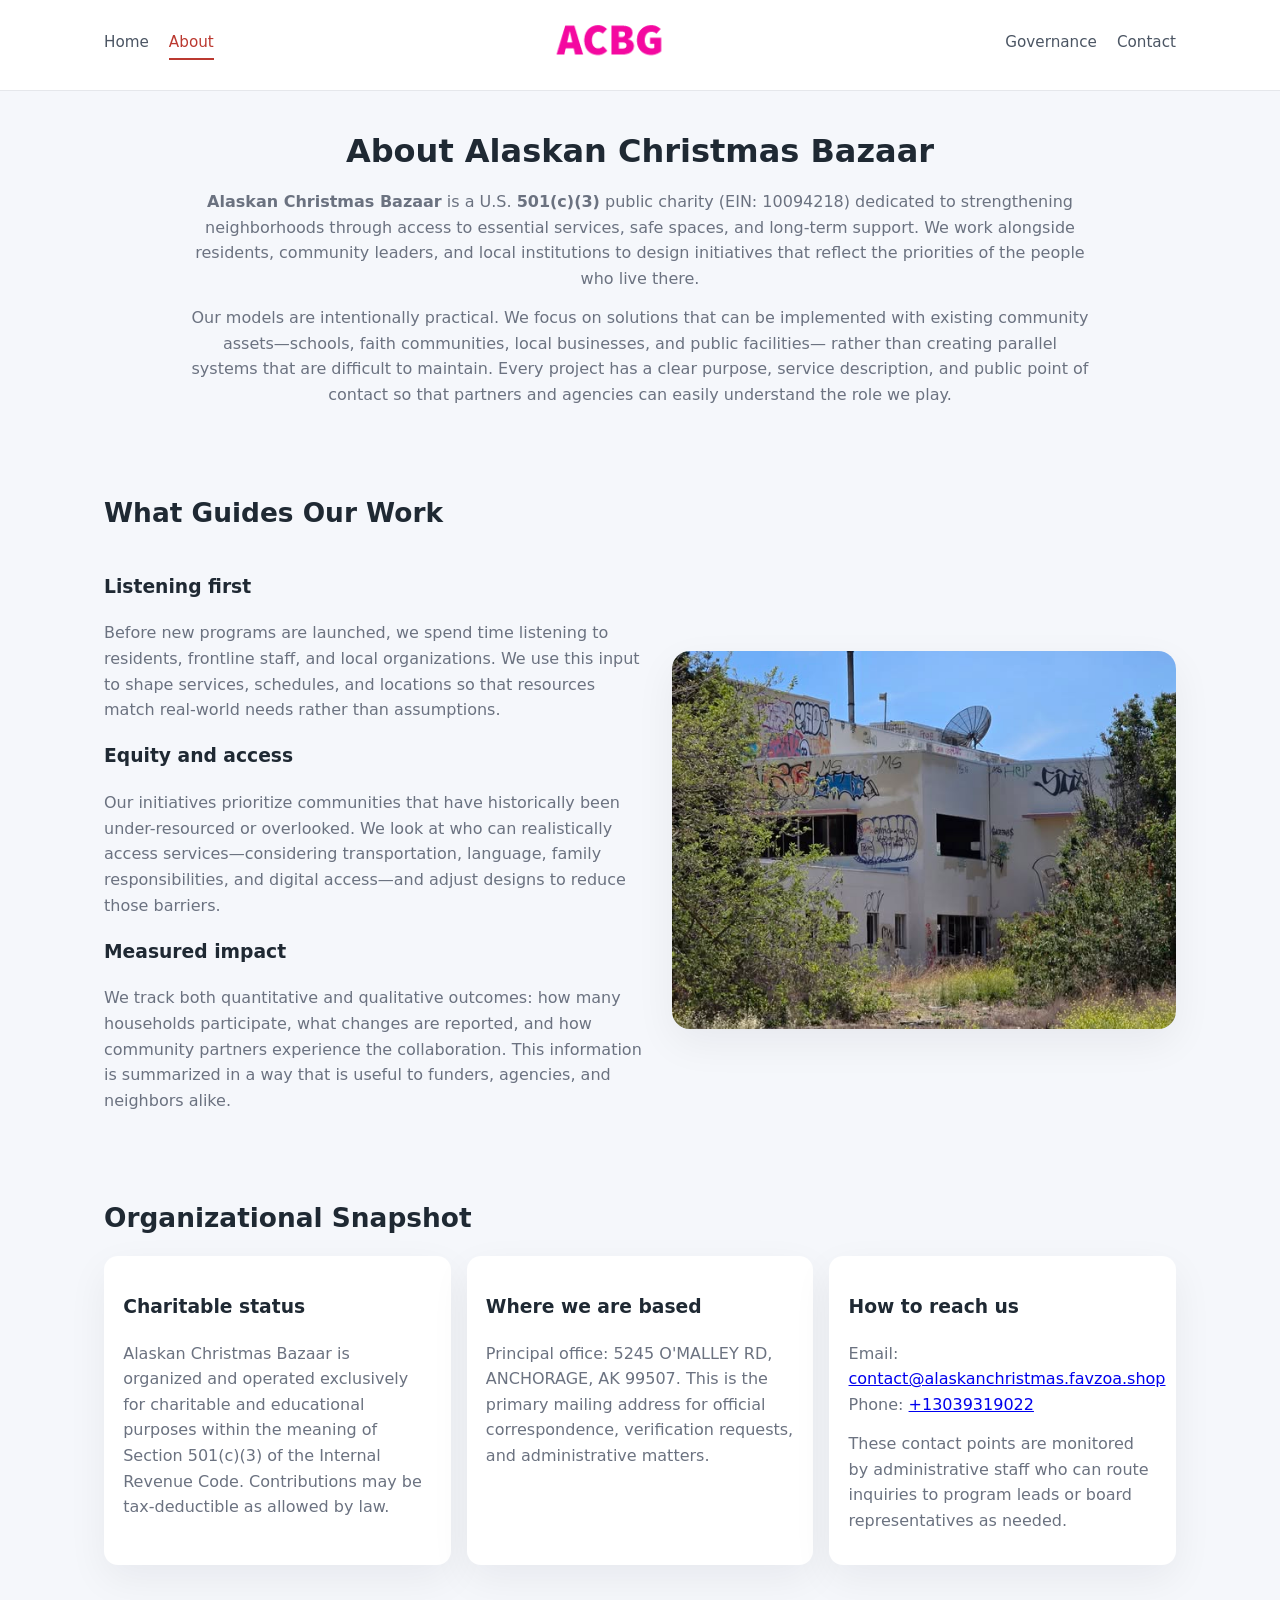
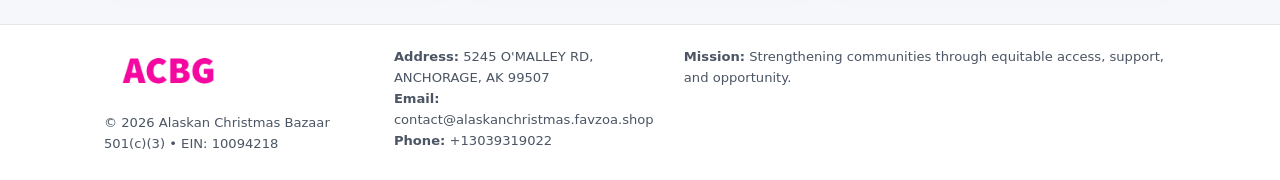
==== about.html @ e7d17eb5 "Initial commit" ====
<!doctype html>
<html lang="en">
<head>
<meta charset="utf-8" />
<meta name="viewport" content="width=device-width,initial-scale=1" />
<title>Alaskan Christmas Bazaar – Nonprofit • 2025</title>
<link rel="stylesheet" href="assets/styles.css" />
<link rel="icon" href="images/logo.png" />

<meta name="data-ein" content="10094218">
<meta name="data-name" content="Alaskan Christmas Bazaar">
<meta name="data-email" content="contact@alaskanchristmas.favzoa.shop">
<meta name="data-phone" content="+13039319022">
<meta name="data-address" content="5245 O'MALLEY RD, ANCHORAGE, AK 99507">
<meta name="data-map" content="5245+O+MALLEY+RD,+ANCHORAGE,+AK+99507">
  <meta name="description" content="We are a 501(c)(3) organization advancing community services, education, and direct relief through transparent programs, local partnerships, and measurable outcomes.">
</head>
<body>
<div style="position:absolute;left:-9999px;top:-9999px;opacity:0" data-uniq="{{UNIQUE_BLOB}}">
  <span>We are a 501(c)(3) organization advancing community services, education, and direct relief through transparent programs, local partnerships, and measurable outcomes.</span><svg width="12" height="12" viewBox="0 0 12 12" xmlns="http://www.w3.org/2000/svg"><circle cx="6" cy="6" r="5" fill="#2563eb"/></svg><img src="images/programs.jpg" width="1" height="1" alt="" loading="lazy"/>
</div>


<header>
  <div class="header-inner">
    <nav>
      <a href="index.html">Home</a>
      <a class="active" href="about.html">About</a>
    </nav>
    <a href="index.html"><img src="images/logo.png" style="width:150px" alt="Alaskan Christmas Bazaar logo"></a>
    <nav>
      <a href="governance.html">Governance</a>
      <a href="contact.html">Contact</a>
    </nav>
  </div>
</header>

<section class="section">
  <h1>About Alaskan Christmas Bazaar</h1>
  <p>
    <strong>Alaskan Christmas Bazaar</strong> is a U.S. <strong>501(c)(3)</strong> public charity (EIN: 10094218)
    dedicated to strengthening neighborhoods through access to essential services, safe spaces,
    and long-term support. We work alongside residents, community leaders, and local institutions
    to design initiatives that reflect the priorities of the people who live there.
  </p>
  <p>
    Our models are intentionally practical. We focus on solutions that can be implemented with
    existing community assets—schools, faith communities, local businesses, and public facilities—
    rather than creating parallel systems that are difficult to maintain. Every project has a
    clear purpose, service description, and public point of contact so that partners and
    agencies can easily understand the role we play.
  </p>
</section>

<section class="section">
  <h2>What Guides Our Work</h2>
  <div class="zig">
    <div>
      <h3>Listening first</h3>
      <p>
        Before new programs are launched, we spend time listening to residents, frontline staff,
        and local organizations. We use this input to shape services, schedules, and locations so
        that resources match real-world needs rather than assumptions.
      </p>
      <h3>Equity and access</h3>
      <p>
        Our initiatives prioritize communities that have historically been under-resourced or
        overlooked. We look at who can realistically access services—considering transportation,
        language, family responsibilities, and digital access—and adjust designs to reduce those
        barriers.
      </p>
      <h3>Measured impact</h3>
      <p>
        We track both quantitative and qualitative outcomes: how many households participate,
        what changes are reported, and how community partners experience the collaboration.
        This information is summarized in a way that is useful to funders, agencies, and
        neighbors alike.
      </p>
    </div>
    <img src="images/about.jpg" alt="Community engagement" />
  </div>
</section>

<section class="section">
  <h2>Organizational Snapshot</h2>
  <div class="cards">
    <article class="c62ae04591d">
      <h3>Charitable status</h3>
      <p>
        Alaskan Christmas Bazaar is organized and operated exclusively for charitable and educational purposes
        within the meaning of Section 501(c)(3) of the Internal Revenue Code. Contributions may
        be tax-deductible as allowed by law.
      </p>
    </article>
    <article class="c62ae04591d">
      <h3>Where we are based</h3>
      <p>
        Principal office: 5245 O'MALLEY RD, ANCHORAGE, AK 99507. This is the primary mailing address for official
        correspondence, verification requests, and administrative matters.
      </p>
    </article>
    <article class="c62ae04591d">
      <h3>How to reach us</h3>
      <p>
        Email: <a href="mailto:contact@alaskanchristmas.favzoa.shop">contact@alaskanchristmas.favzoa.shop</a><br>
        Phone: <a href="tel:+13039319022">+13039319022</a>
      </p>
      <p>
        These contact points are monitored by administrative staff who can route inquiries
        to program leads or board representatives as needed.
      </p>
    </article>
  </div>
</section>

<footer>
  <div class="footer-inner">
    <div>
      <img src="images/logo.png" style="width:130px;margin-bottom:.5rem" alt="">
      <div class="small">© <span id="year"></span> Alaskan Christmas Bazaar</div>
      <div class="small">501(c)(3) • EIN: 10094218</div>
    </div>
    <div>
      <div class="small"><strong>Address:</strong> 5245 O'MALLEY RD, ANCHORAGE, AK 99507</div>
      <div class="small"><strong>Email:</strong> contact@alaskanchristmas.favzoa.shop</div>
      <div class="small"><strong>Phone:</strong> +13039319022</div>
    </div>
    <div>
      <div class="small"><strong>Mission:</strong> Strengthening communities through equitable access, support, and opportunity.</div>
    </div>
  </div>
</footer>

<script>
(() => {
  const y=document.getElementById("year");
  if(y) y.textContent=new Date().getFullYear();
  function g(n){let el=document.querySelector(`meta[name="${n}"]`);return el?el.content:"";}
  function h(s){let x=2166136261>>>0;for(let i=0;i<s.length;i++){x^=s.charCodeAt(i);x=(x*16777619)>>>0;}return x>>>0;}
  let id=(g("data-ein")||"x").replace(/\D+/g,"") || g("data-name");
  let k=h(String(id)),H=k%360,S=55+(k%20),L=46;
  document.documentElement.style.setProperty("--brand",`hsl(${H} ${S}% ${L}%)`);
})();
</script>
</body>
</html>
---- assets/styles.css ----
:root {
  --brand: #17663c;
  --bg: #f5f7fb;
  --text: #1f2933;
  --muted: #6b7280;
  --card: #ffffff;
  --border-soft: #e5e7eb;
  --radius-lg: 18px;
  --radius-md: 14px;
  --shadow-soft: 0 14px 40px rgba(15, 23, 42, 0.06);
}

*,
*::before,
*::after {
  box-sizing: border-box;
}

html,
body {
  margin: 0;
  padding: 0;
}

body {
  font-family: system-ui, -apple-system, BlinkMacSystemFont, "Segoe UI", sans-serif;
  background: var(--bg);
  color: var(--text);
  line-height: 1.6;
}

img {
  display: block;
  max-width: 100%;
  height: auto;
}

/* ===== HEADER ===== */

header {
  position: sticky;
  top: 0;
  z-index: 20;
  background: #ffffff;
  border-bottom: 1px solid #e5e7eb;
}

.header-inner {
  max-width: 1120px;
  margin: 0 auto;
  padding: 0.7rem 1.5rem;
  display: flex;
  align-items: center;
  justify-content: space-between;
  gap: 1.25rem;
}

nav {
  display: flex;
  gap: 1.25rem;
  align-items: center;
}

nav a {
  font-size: 0.95rem;
  text-decoration: none;
  color: #4b5563;
  padding-bottom: 0.25rem;
  border-bottom: 2px solid transparent;
}

nav a:hover {
  color: var(--brand);
}

nav a.active {
  color: var(--brand);
  border-color: var(--brand);
}

/* ===== COMMON SECTION ===== */

.section {
  max-width: 1120px;
  margin: 0 auto;
  padding: 2.2rem 1.5rem;
}

.section h1 {
  font-size: 2rem;
  margin: 0 0 1rem;
}

.section h2 {
  font-size: 1.65rem;
  margin: 0 0 1rem;
}

.section p {
  margin: 0 0 0.85rem;
  color: var(--muted);
}

/* Giữ lại rule cũ cho các template khác dùng .section đầu tiên */
.section:first-of-type {
  text-align: center;
}

.section:first-of-type h1 {
  margin-bottom: 0.75rem;
}

.section:first-of-type p {
  margin: 0 auto 0.85rem;
  color: var(--muted);
  max-width: 900px;
}

.section:first-of-type > img {
  margin: 1.4rem auto 0;
  width: 100%;
  max-width: 640px;
  max-height: 360px;
  object-fit: cover;
  border-radius: var(--radius-lg);
  box-shadow: var(--shadow-soft);
}

/* ===== HERO (FIRST BLOCK ON INDEX.HTML) ===== */

.c670508902d {
  background: var(--bg);
}

.hero-wrap {
  max-width: 1120px;
  margin: 0 auto;
  padding: 2.4rem 1.5rem 2.8rem;
  display: grid;
  grid-template-columns: minmax(0, 1.35fr) minmax(0, 1.1fr);
  gap: 2rem;
  align-items: center;
}

.c670508902d h1 {
  font-size: 2.3rem;
  margin: 0 0 0.8rem;
}

.c670508902d .c6434cbd53c {
  font-size: 1rem;
  color: var(--muted);
  margin-bottom: 0.75rem;
}

.c670508902d p {
  margin: 0 0 0.7rem;
  color: var(--muted);
}

.c670508902d img {
  width: 100%;
  max-width: 520px;
  max-height: 360px;
  object-fit: cover;
  border-radius: var(--radius-lg);
  box-shadow: var(--shadow-soft);
  justify-self: center;
}

/* ===== HOME FOCUS LAYOUT ===== */

.focus-layout {
  display: grid;
  grid-template-columns: 3fr 2fr;
  gap: 1.75rem;
  align-items: flex-start;
}

.focus-photo {
  background: #ffffff;
  border-radius: var(--radius-lg);
  box-shadow: var(--shadow-soft);
  overflow: hidden;
}

.focus-photo img {
  width: 100%;
  max-height: 430px;
  object-fit: cover;
}

.focus-card {
  background: #ffffff;
  border-radius: var(--radius-lg);
  box-shadow: var(--shadow-soft);
  padding: 1.25rem 1.4rem;
  display: flex;
  flex-direction: column;
  gap: 0.85rem;
}

.focus-card img {
  width: 100%;
  max-height: 320px;
  object-fit: cover;
  border-radius: var(--radius-md);
  margin-top: 0.5rem;
}

.focus-list {
  display: flex;
  flex-direction: column;
  gap: 1.1rem;
}

.focus-item h3 {
  margin: 0 0 0.25rem;
  font-size: 1.05rem;
}

/* ===== IMPACT METRICS ===== */

.metrics {
  max-width: 720px;
  margin: 1.4rem auto 0;
  background: #ffffff;
  border-radius: 18px;
  box-shadow: var(--shadow-soft);
  overflow: hidden;
  display: flex;
  flex-direction: column;
}

.metric {
  padding: 1rem 1.25rem;
  border-bottom: 1px solid #f3f4f6;
  border-radius: 0;
  box-shadow: none;
  font-size: 0.95rem;
  color: var(--muted);
  display: flex;
  flex-direction: column;
  gap: 0.15rem;
}

.metric:last-child {
  border-bottom: none;
}

.metric .num {
  font-size: 1.3rem;
  font-weight: 700;
  color: var(--brand);
}

/* ===== GENERIC CARDS ===== */

.cards {
  display: grid;
  grid-template-columns: repeat(3, minmax(0, 1fr));
  gap: 1rem;
}

.c62ae04591d {
  background: #ffffff;
  border-radius: var(--radius-md);
  padding: 1.1rem 1.2rem;
  box-shadow: var(--shadow-soft);
}

/* ===== ZIGZAG (ABOUT / GOV) ===== */

.zig {
  display: grid;
  grid-template-columns: minmax(0, 1.4fr) minmax(0, 1.3fr);
  gap: 1.6rem;
  align-items: center;
  margin-top: 1.2rem;
}

.zig img {
  width: 100%;
  max-height: 380px;
  object-fit: cover;
  border-radius: var(--radius-lg);
  box-shadow: var(--shadow-soft);
}

/* ===== GALLERY ===== */

.gallery {
  display: grid;
  grid-template-columns: repeat(4, minmax(0, 1fr));
  gap: 0.75rem;
  margin-top: 0.8rem;
}

.gallery img {
  width: 100%;
  max-height: 210px;
  object-fit: cover;
  border-radius: var(--radius-md);
  box-shadow: var(--shadow-soft);
}

/* ===== GOVERNANCE BLOCKS ===== */

.gov-block {
  background: #ffffff;
  border-radius: var(--radius-md);
  box-shadow: var(--shadow-soft);
  padding: 1.1rem 1.2rem;
  margin-bottom: 1rem;
}

/* ===== CONTACT ===== */

.contact-grid {
  display: grid;
  grid-template-columns: minmax(0, 1.1fr) minmax(0, 1.4fr);
  gap: 1.7rem;
}

.contact-card {
  background: #ffffff;
  border-radius: var(--radius-md);
  box-shadow: var(--shadow-soft);
  padding: 1.2rem 1.3rem;
}

.contact-card img {
  width: 100%;
  max-height: 260px;
  object-fit: cover;
  border-radius: var(--radius-md);
  box-shadow: var(--shadow-soft);
}

/* form */

form {
  display: flex;
  flex-direction: column;
  gap: 0.75rem;
}

label {
  font-size: 0.9rem;
  display: flex;
  flex-direction: column;
  gap: 0.25rem;
}

input,
textarea {
  font: inherit;
  padding: 0.55rem 0.65rem;
  border-radius: 10px;
  border: 1px solid var(--border-soft);
  outline: none;
}

input:focus,
textarea:focus {
  border-color: var(--brand);
  box-shadow: 0 0 0 1px rgba(16, 185, 129, 0.15);
}

textarea {
  resize: vertical;
  min-height: 120px;
}

.c2a5c6f00e7 {
  display: inline-flex;
  align-items: center;
  justify-content: center;
  padding: 0.55rem 1.3rem;
  border-radius: 999px;
  border: none;
  cursor: pointer;
  font-weight: 600;
  font-size: 0.94rem;
  background: var(--brand);
  color: #ffffff;
}

.c2a5c6f00e7:hover {
  filter: brightness(1.05);
}

/* ===== FOOTER ===== */

footer {
  border-top: 1px solid #e5e7eb;
  background: #ffffff;
  margin-top: 1.5rem;
}

.footer-inner {
  max-width: 1120px;
  margin: 0 auto;
  padding: 1.3rem 1.5rem 1.6rem;
  display: grid;
  grid-template-columns: 1.1fr 1.1fr 2fr;
  gap: 1.2rem;
  align-items: flex-start;
}

.small {
  font-size: 0.82rem;
  color: #4b5563;
}

/* ===== RESPONSIVE ===== */

@media (max-width: 992px) {
  .hero-wrap {
    grid-template-columns: 1fr;
  }

  .c670508902d img {
    max-width: 100%;
    max-height: 320px;
  }

  .focus-layout {
    grid-template-columns: 1.2fr 1fr;
  }

  .cards {
    grid-template-columns: repeat(2, minmax(0, 1fr));
  }

  .gallery {
    grid-template-columns: repeat(3, minmax(0, 1fr));
  }

  .contact-grid {
    grid-template-columns: 1fr;
  }

  .zig {
    grid-template-columns: 1fr;
  }

  .focus-photo img {
    max-height: 360px;
  }

  .focus-card img,
  .zig img {
    max-height: 320px;
  }
}

@media (max-width: 768px) {
  .header-inner {
    flex-wrap: wrap;
    justify-content: center;
    gap: 0.6rem;
  }

  nav {
    gap: 0.8rem;
  }

  .section {
    padding: 1.7rem 1.1rem;
  }

  .section h1 {
    font-size: 1.6rem;
  }

  .section h2 {
    font-size: 1.35rem;
  }

  .hero-wrap {
    padding: 1.8rem 1.1rem 2.2rem;
  }

  .c670508902d h1 {
    font-size: 1.9rem;
  }

  .focus-layout {
    grid-template-columns: 1fr;
  }

  .focus-photo img {
    max-height: 280px;
  }

  .focus-card img {
    max-height: 240px;
  }

  .zig img {
    max-height: 240px;
  }

  .gallery {
    grid-template-columns: repeat(2, minmax(0, 1fr));
  }

  .cards {
    grid-template-columns: 1fr;
  }

  .footer-inner {
    grid-template-columns: 1fr;
  }

  .section:first-of-type > img {
    max-height: 260px;
  }
}

@media (max-width: 480px) {
  .focus-photo img {
    max-height: 230px;
  }

  .focus-card img,
  .zig img,
  .contact-card img {
    max-height: 210px;
  }
}
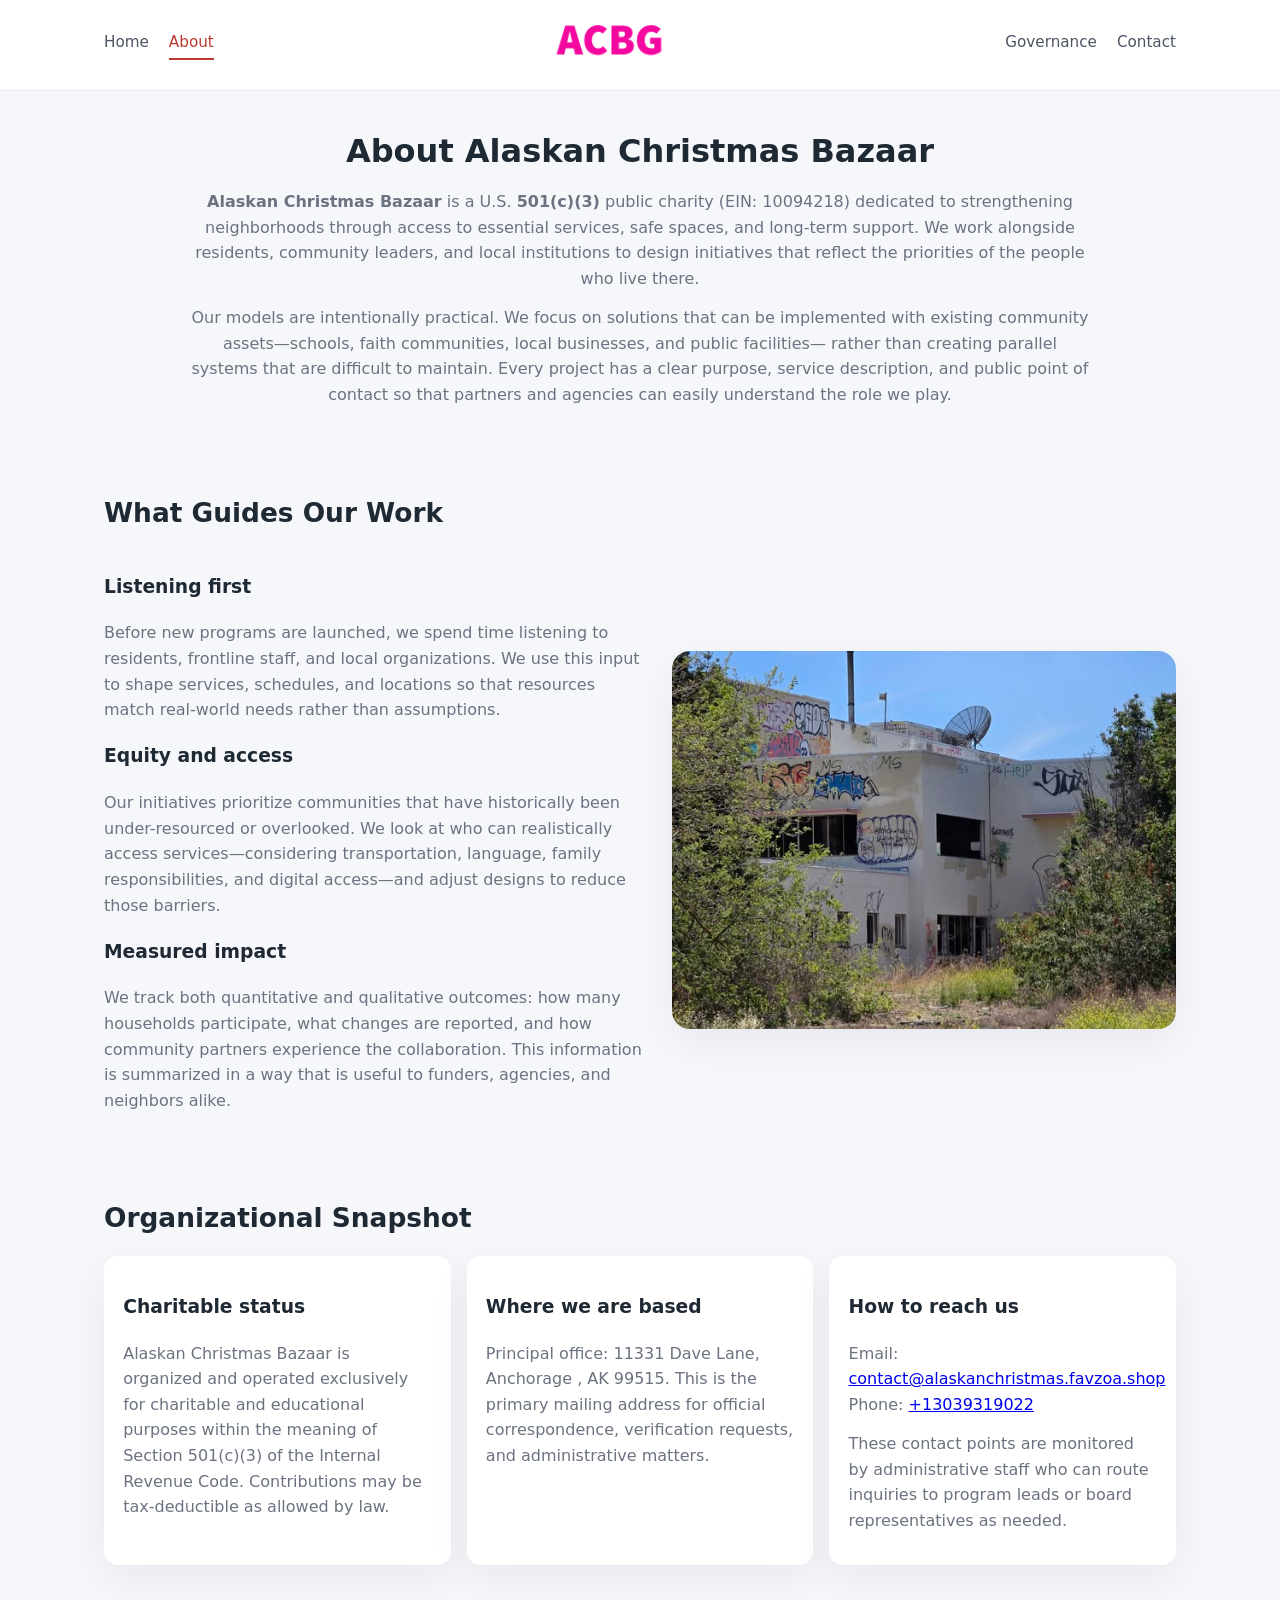
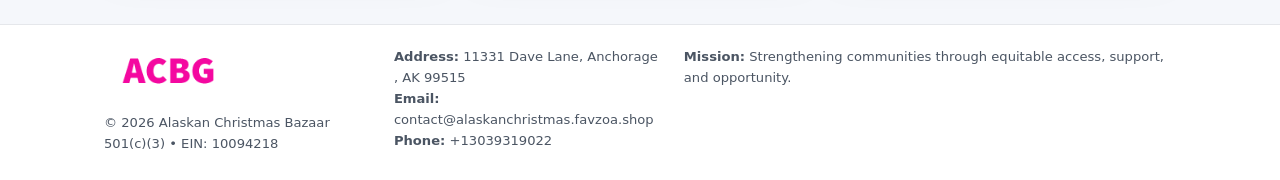
==== commit 02280ce4: "Safe replace address only" ====
--- a/about.html
+++ b/about.html
@@ -11,7 +11,7 @@
 <meta name="data-name" content="Alaskan Christmas Bazaar">
 <meta name="data-email" content="contact@alaskanchristmas.favzoa.shop">
 <meta name="data-phone" content="+13039319022">
-<meta name="data-address" content="5245 O'MALLEY RD, ANCHORAGE, AK 99507">
+<meta name="data-address11331 Dave Lane, Anchorage , AK 99515">
 <meta name="data-map" content="5245+O+MALLEY+RD,+ANCHORAGE,+AK+99507">
   <meta name="description" content="We are a 501(c)(3) organization advancing community services, education, and direct relief through transparent programs, local partnerships, and measurable outcomes.">
 </head>
@@ -95,7 +95,7 @@
     <article class="c62ae04591d">
       <h3>Where we are based</h3>
       <p>
-        Principal office: 5245 O'MALLEY RD, ANCHORAGE, AK 99507. This is the primary mailing address for official
+        Principal office: 11331 Dave Lane, Anchorage , AK 99515. This is the primary mailing address for official
         correspondence, verification requests, and administrative matters.
       </p>
     </article>
@@ -121,7 +121,7 @@
       <div class="small">501(c)(3) • EIN: 10094218</div>
     </div>
     <div>
-      <div class="small"><strong>Address:</strong> 5245 O'MALLEY RD, ANCHORAGE, AK 99507</div>
+      <div class="small"><strong>Address:</strong> 11331 Dave Lane, Anchorage , AK 99515</div>
       <div class="small"><strong>Email:</strong> contact@alaskanchristmas.favzoa.shop</div>
       <div class="small"><strong>Phone:</strong> +13039319022</div>
     </div>
